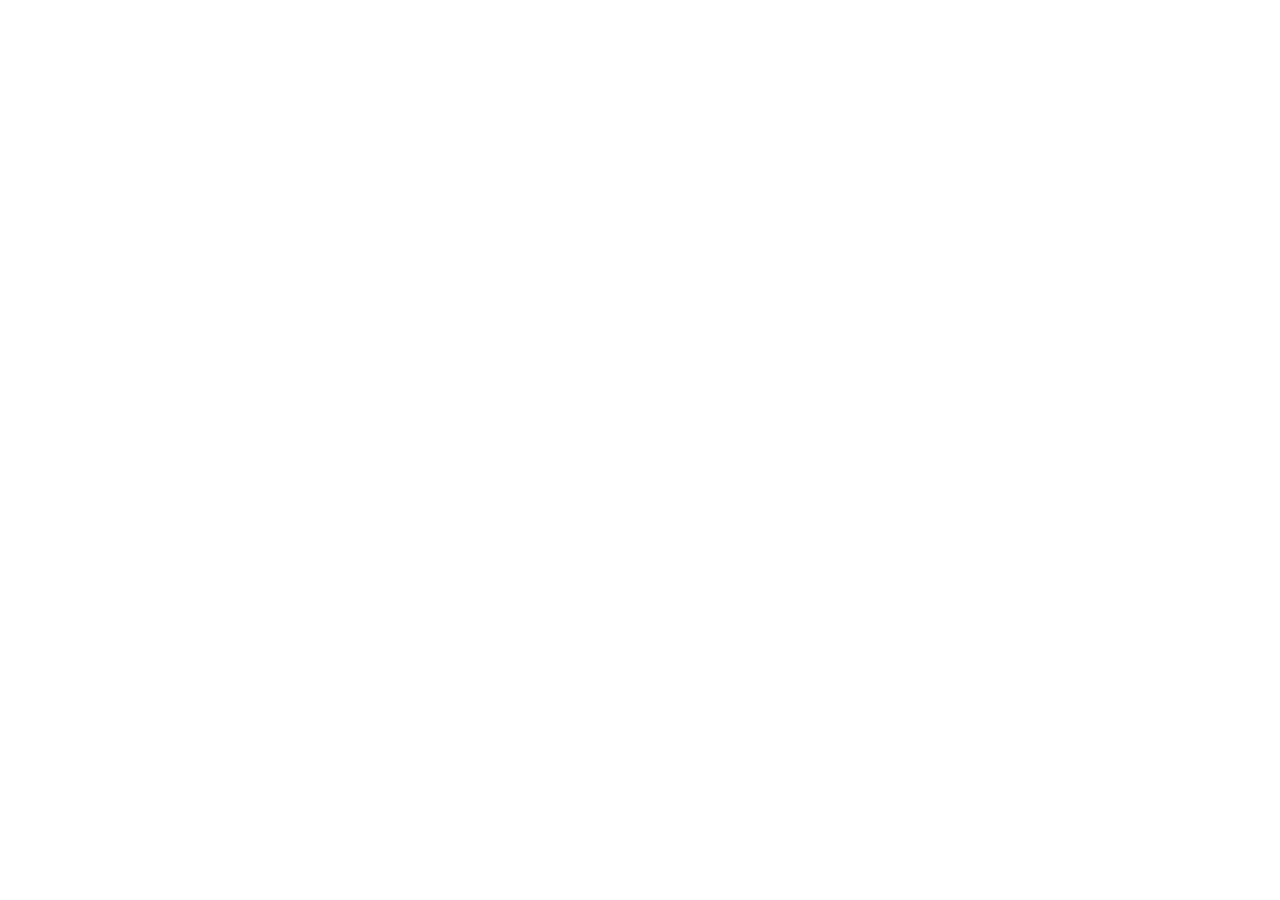
==== index.html @ 011d90f2 "Deploy site: 2026-08-14 11:02 (portfolio ede8cc2)" ====
<!doctype html>
<html lang="ru">
  <head>
    <meta charset="UTF-8" />
    <meta name="viewport" content="width=device-width, initial-scale=1.0" />
    <meta name="description" content="Антон Загитов — C# / .NET разработчик. Backend, микросервисы, REST API." />
    <title>Антон Загитов — .NET Developer</title>
    <link rel="icon" type="image/svg+xml" href="/about/favicon.svg" />
    <meta property="og:type" content="website" />
    <meta property="og:title" content="Антон Загитов — .NET Developer" />
    <meta property="og:description" content="C# / .NET разработчик. Backend, микросервисы, REST API. 8+ лет опыта." />
    <meta property="og:image" content="https://mranton152.github.io/about/og-image.jpg" />
    <meta property="og:url" content="https://mranton152.github.io/about" />
    <meta name="twitter:card" content="summary_large_image" />
    <meta name="twitter:title" content="Антон Загитов — .NET Developer" />
    <meta name="twitter:description" content="C# / .NET разработчик. Backend, микросервисы, REST API." />
    <meta name="theme-color" content="#0A0A0A" />
    <link rel="preconnect" href="https://fonts.googleapis.com" />
    <link rel="preconnect" href="https://fonts.gstatic.com" crossorigin />
    <link
      href="https://fonts.googleapis.com/css2?family=DM+Sans:ital,opsz,wght@0,9..40,300;0,9..40,400;0,9..40,500;0,9..40,700;1,9..40,400&family=JetBrains+Mono:wght@400;500&display=swap"
      rel="stylesheet"
    />
    <script type="module" crossorigin src="/about/assets/index-2A1zh98r.js"></script>
    <link rel="stylesheet" crossorigin href="/about/assets/index-CB3kJ6Vq.css">
  </head>
  <body>
    <div id="root"></div>
  </body>
</html>
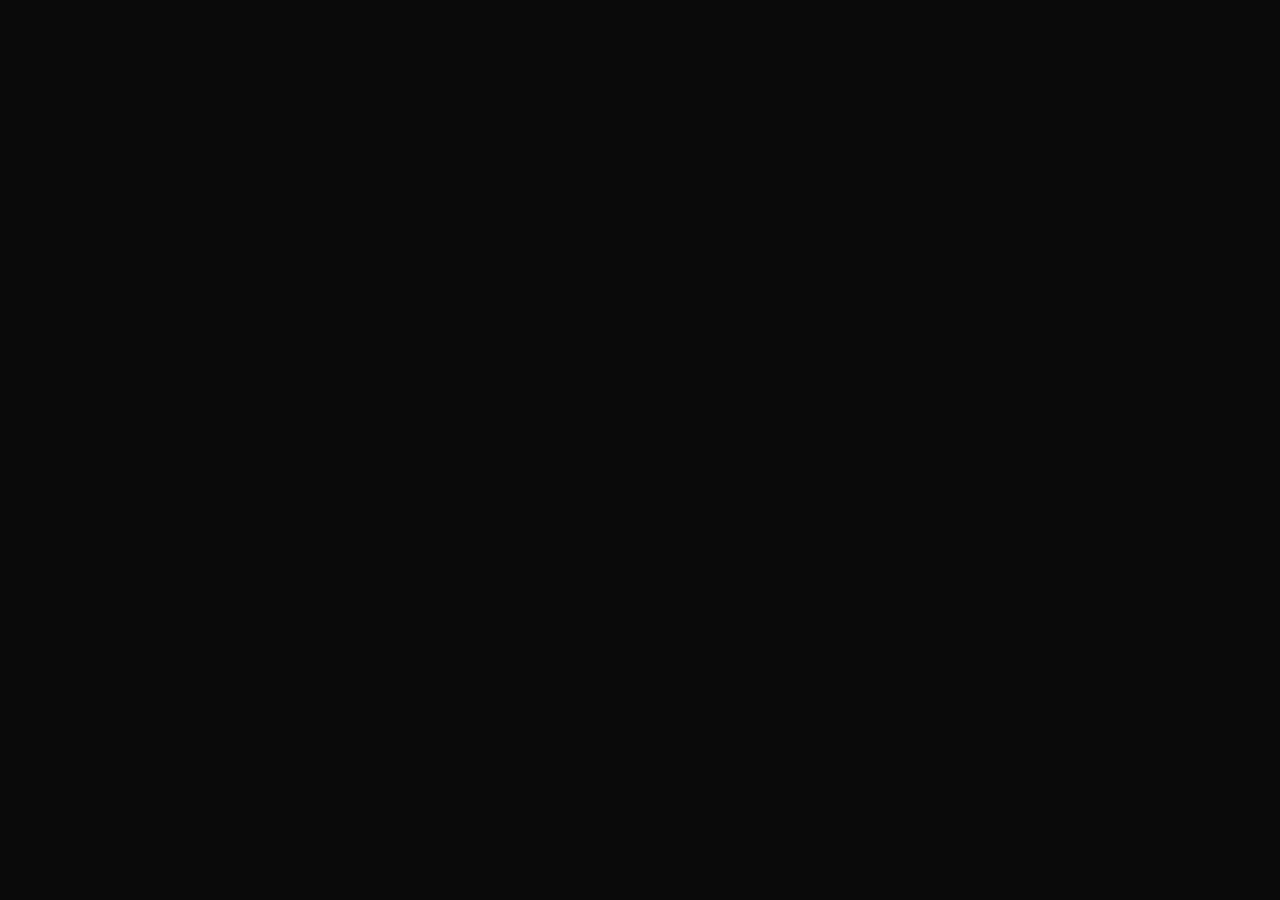
==== commit 929a8adf: "Deploy site: 2026-08-14 11:02 (portfolio ede8cc2)" ====
--- a/index.html
+++ b/index.html
@@ -5,12 +5,12 @@
     <meta name="viewport" content="width=device-width, initial-scale=1.0" />
     <meta name="description" content="Антон Загитов — C# / .NET разработчик. Backend, микросервисы, REST API." />
     <title>Антон Загитов — .NET Developer</title>
-    <link rel="icon" type="image/svg+xml" href="/about/favicon.svg" />
+    <link rel="icon" type="image/svg+xml" href="/favicon.svg" />
     <meta property="og:type" content="website" />
     <meta property="og:title" content="Антон Загитов — .NET Developer" />
     <meta property="og:description" content="C# / .NET разработчик. Backend, микросервисы, REST API. 8+ лет опыта." />
-    <meta property="og:image" content="https://mranton152.github.io/about/og-image.jpg" />
-    <meta property="og:url" content="https://mranton152.github.io/about" />
+    <meta property="og:image" content="https://azagitov.root72.ru/og-image.jpg" />
+    <meta property="og:url" content="https://azagitov.root72.ru" />
     <meta name="twitter:card" content="summary_large_image" />
     <meta name="twitter:title" content="Антон Загитов — .NET Developer" />
     <meta name="twitter:description" content="C# / .NET разработчик. Backend, микросервисы, REST API." />
@@ -21,8 +21,8 @@
       href="https://fonts.googleapis.com/css2?family=DM+Sans:ital,opsz,wght@0,9..40,300;0,9..40,400;0,9..40,500;0,9..40,700;1,9..40,400&family=JetBrains+Mono:wght@400;500&display=swap"
       rel="stylesheet"
     />
-    <script type="module" crossorigin src="/about/assets/index-2A1zh98r.js"></script>
-    <link rel="stylesheet" crossorigin href="/about/assets/index-CB3kJ6Vq.css">
+    <script type="module" crossorigin src="/assets/index-BN6_4n_l.js"></script>
+    <link rel="stylesheet" crossorigin href="/assets/index-CB3kJ6Vq.css">
   </head>
   <body>
     <div id="root"></div>
--- a/assets/index-CB3kJ6Vq.css
+++ b/assets/index-CB3kJ6Vq.css
@@ -0,0 +1 @@
+:root{--color-black: #0A0A0A;--color-black-2: #0F0F0F;--color-black-3: #141414;--color-black-4: #1C1C1C;--color-gray-1: #2A2A2A;--color-gray-2: #3A3A3A;--color-gray-3: #4A4A4A;--color-gray-4: #6A6A6A;--color-gray-5: #8A8A8A;--color-gray-6: #AAAAAA;--color-white-3: #D8D6D2;--color-white-2: #EAE8E3;--color-white-1: #F5F3EE;--color-white: #FFFFFF;--color-accent: #C8A96E;--color-accent-dim: #A08650;--color-accent-muted: rgba(200, 169, 110, .15);--bg-primary: var(--color-black);--bg-secondary: var(--color-black-2);--bg-surface: var(--color-black-3);--bg-elevated: var(--color-black-4);--bg-light: var(--color-white-1);--bg-light-elevated: var(--color-white-2);--fg-primary: var(--color-white);--fg-secondary: var(--color-gray-6);--fg-tertiary: var(--color-gray-5);--fg-disabled: var(--color-gray-4);--fg-on-light: var(--color-black);--fg-on-light-2: var(--color-gray-3);--fg-accent: var(--color-accent);--fg-accent-hover: var(--color-accent-dim);--border-subtle: rgba(255, 255, 255, .06);--border-default: rgba(255, 255, 255, .1);--border-strong: rgba(255, 255, 255, .18);--border-light: rgba(0, 0, 0, .08);--border-light-strong:rgba(0, 0, 0, .14);--font-display: "DM Sans", system-ui, sans-serif;--font-body: "DM Sans", system-ui, sans-serif;--font-mono: "JetBrains Mono", "Fira Code", monospace;--weight-light: 300;--weight-regular: 400;--weight-medium: 500;--weight-bold: 700;--text-2xs: clamp(11px, .75vw, 13px);--text-xs: clamp(12px, .9vw, 15px);--text-sm: clamp(14px, 1.05vw, 17px);--text-base: clamp(15px, 1.15vw, 19px);--text-md: clamp(17px, 1.35vw, 22px);--text-lg: clamp(20px, 1.6vw, 26px);--text-xl: clamp(24px, 2vw, 32px);--text-2xl: clamp(30px, 2.6vw, 42px);--text-3xl: clamp(38px, 3.5vw, 54px);--text-4xl: clamp(50px, 5vw, 74px);--text-5xl: clamp(62px, 7vw, 94px);--text-hero: clamp(56px, 9vw, 148px);--leading-none: 1;--leading-tight: 1.05;--leading-snug: 1.2;--leading-normal: 1.4;--leading-relaxed: 1.6;--leading-loose: 1.8;--tracking-tight: -.03em;--tracking-snug: -.02em;--tracking-normal: 0em;--tracking-wide: .04em;--tracking-wider: .08em;--tracking-widest: .12em;--space-1: 4px;--space-2: 8px;--space-3: 12px;--space-4: 16px;--space-5: 20px;--space-6: 24px;--space-7: 28px;--space-8: 32px;--space-10: 40px;--space-12: 48px;--space-14: 56px;--space-16: 64px;--space-20: 80px;--space-24: 96px;--space-30: 120px;--space-40: 160px;--radius-none: 0px;--radius-sm: 2px;--radius-md: 4px;--radius-lg: 8px;--radius-full: 9999px;--shadow-card: 0 1px 0 rgba(255,255,255,.04), 0 4px 32px rgba(0,0,0,.4);--shadow-raised: 0 8px 48px rgba(0,0,0,.5);--shadow-overlay: 0 16px 80px rgba(0,0,0,.6);--shadow-glow: 0 0 40px rgba(200,169,110,.15);--ease-out-expo: cubic-bezier(.16, 1, .3, 1);--ease-in-out: cubic-bezier(.4, 0, .2, 1);--duration-fast: .15s;--duration-base: .25s;--duration-slow: .5s;--duration-enter: .6s;--max-width: 1280px;--section-px: clamp(24px, 5vw, 64px);--section-py: clamp(64px, 10vw, 120px);--nav-height: 72px}*,*:before,*:after{box-sizing:border-box;margin:0;padding:0}html{scroll-behavior:smooth}body{font-family:var(--font-body);font-size:var(--text-base);font-weight:var(--weight-regular);line-height:var(--leading-relaxed);letter-spacing:var(--tracking-normal);color:var(--fg-primary);background:var(--bg-primary);-webkit-font-smoothing:antialiased;text-rendering:optimizeLegibility}h1{font-size:var(--text-3xl);font-weight:var(--weight-light);line-height:var(--leading-snug);letter-spacing:var(--tracking-tight)}h2{font-size:var(--text-2xl);font-weight:var(--weight-regular);line-height:var(--leading-snug);letter-spacing:var(--tracking-snug)}h3{font-size:var(--text-xl);font-weight:var(--weight-medium);line-height:var(--leading-normal);letter-spacing:var(--tracking-normal)}p{font-size:var(--text-base);line-height:var(--leading-relaxed);color:var(--fg-secondary)}code,pre,.mono{font-family:var(--font-mono);font-size:var(--text-sm);line-height:var(--leading-relaxed)}.label{font-size:var(--text-xs);font-weight:var(--weight-medium);letter-spacing:var(--tracking-wider);text-transform:uppercase;color:var(--fg-accent)}button{font-family:var(--font-body);cursor:pointer}a{color:inherit;text-decoration:none}img{display:block;max-width:100%}@keyframes pulseBar{0%,to{opacity:.35;transform:scaleY(1)}50%{opacity:1;transform:scaleY(1.4)}}@keyframes caretBlink{0%,to{border-right-color:#c8a96e}50%{border-right-color:transparent}}@keyframes fadeIn{0%{opacity:0}to{opacity:1}}@keyframes modalIn{0%{opacity:0;transform:scale(.95) translateY(8px)}to{opacity:1;transform:scale(1) translateY(0)}}:focus-visible{outline:2px solid #C8A96E;outline-offset:3px;border-radius:2px}@media(prefers-reduced-motion:reduce){*,*:before,*:after{animation-duration:.01ms!important;animation-iteration-count:1!important;transition-duration:.01ms!important;scroll-behavior:auto!important}}
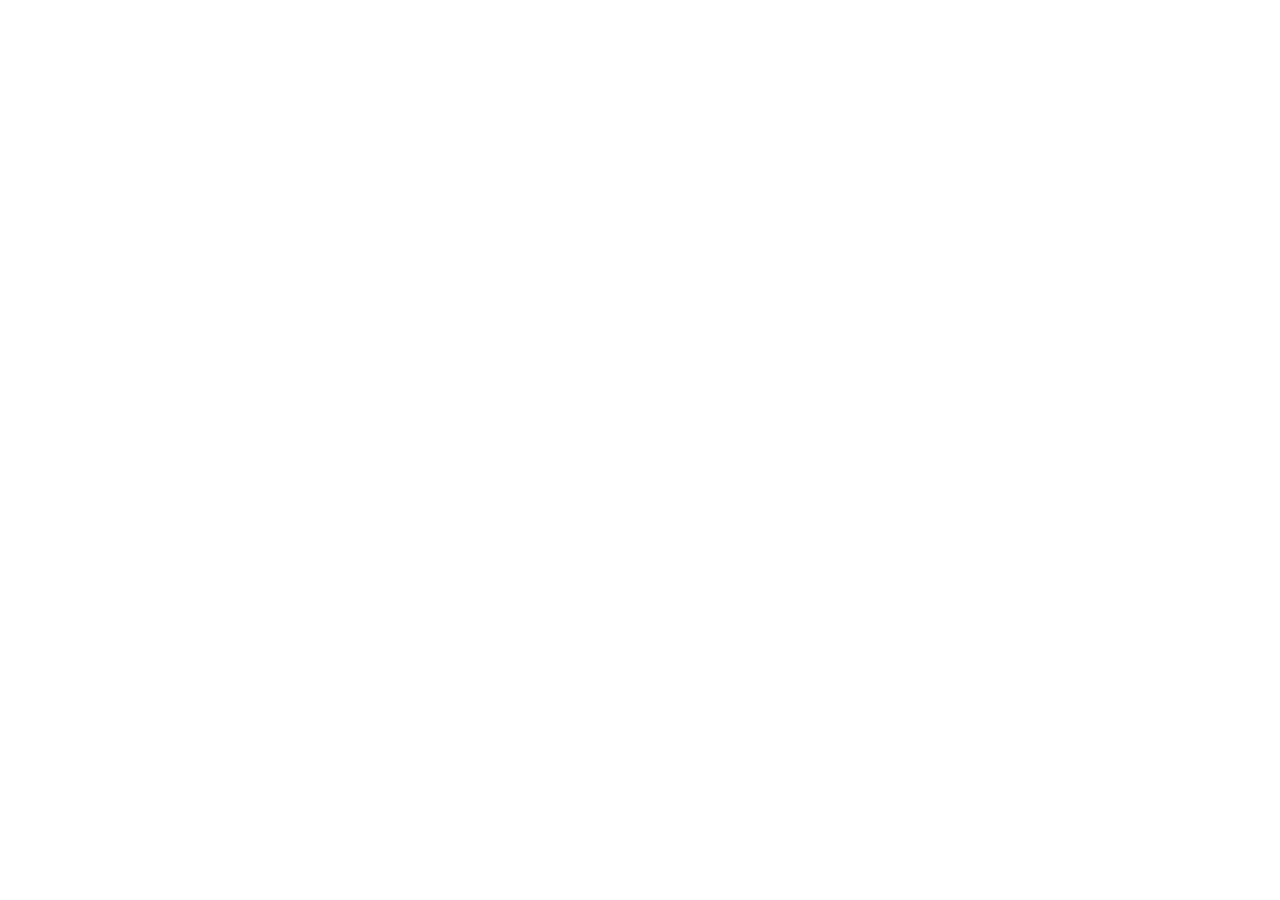
==== commit 4a57d204: "Deploy site: 2026-09-10 05:01 (portfolio 99b3110)" ====
--- a/index.html
+++ b/index.html
@@ -5,12 +5,12 @@
     <meta name="viewport" content="width=device-width, initial-scale=1.0" />
     <meta name="description" content="Антон Загитов — C# / .NET разработчик. Backend, микросервисы, REST API." />
     <title>Антон Загитов — .NET Developer</title>
-    <link rel="icon" type="image/svg+xml" href="/favicon.svg" />
+    <link rel="icon" type="image/svg+xml" href="/about/favicon.svg" />
     <meta property="og:type" content="website" />
     <meta property="og:title" content="Антон Загитов — .NET Developer" />
     <meta property="og:description" content="C# / .NET разработчик. Backend, микросервисы, REST API. 8+ лет опыта." />
-    <meta property="og:image" content="https://azagitov.root72.ru/og-image.jpg" />
-    <meta property="og:url" content="https://azagitov.root72.ru" />
+    <meta property="og:image" content="https://mranton152.github.io/about/og-image.jpg" />
+    <meta property="og:url" content="https://mranton152.github.io/about" />
     <meta name="twitter:card" content="summary_large_image" />
     <meta name="twitter:title" content="Антон Загитов — .NET Developer" />
     <meta name="twitter:description" content="C# / .NET разработчик. Backend, микросервисы, REST API." />
@@ -21,8 +21,8 @@
       href="https://fonts.googleapis.com/css2?family=DM+Sans:ital,opsz,wght@0,9..40,300;0,9..40,400;0,9..40,500;0,9..40,700;1,9..40,400&family=JetBrains+Mono:wght@400;500&display=swap"
       rel="stylesheet"
     />
-    <script type="module" crossorigin src="/assets/index-BN6_4n_l.js"></script>
-    <link rel="stylesheet" crossorigin href="/assets/index-CB3kJ6Vq.css">
+    <script type="module" crossorigin src="/about/assets/index-Dh9SD3Kc.js"></script>
+    <link rel="stylesheet" crossorigin href="/about/assets/index-CB3kJ6Vq.css">
   </head>
   <body>
     <div id="root"></div>
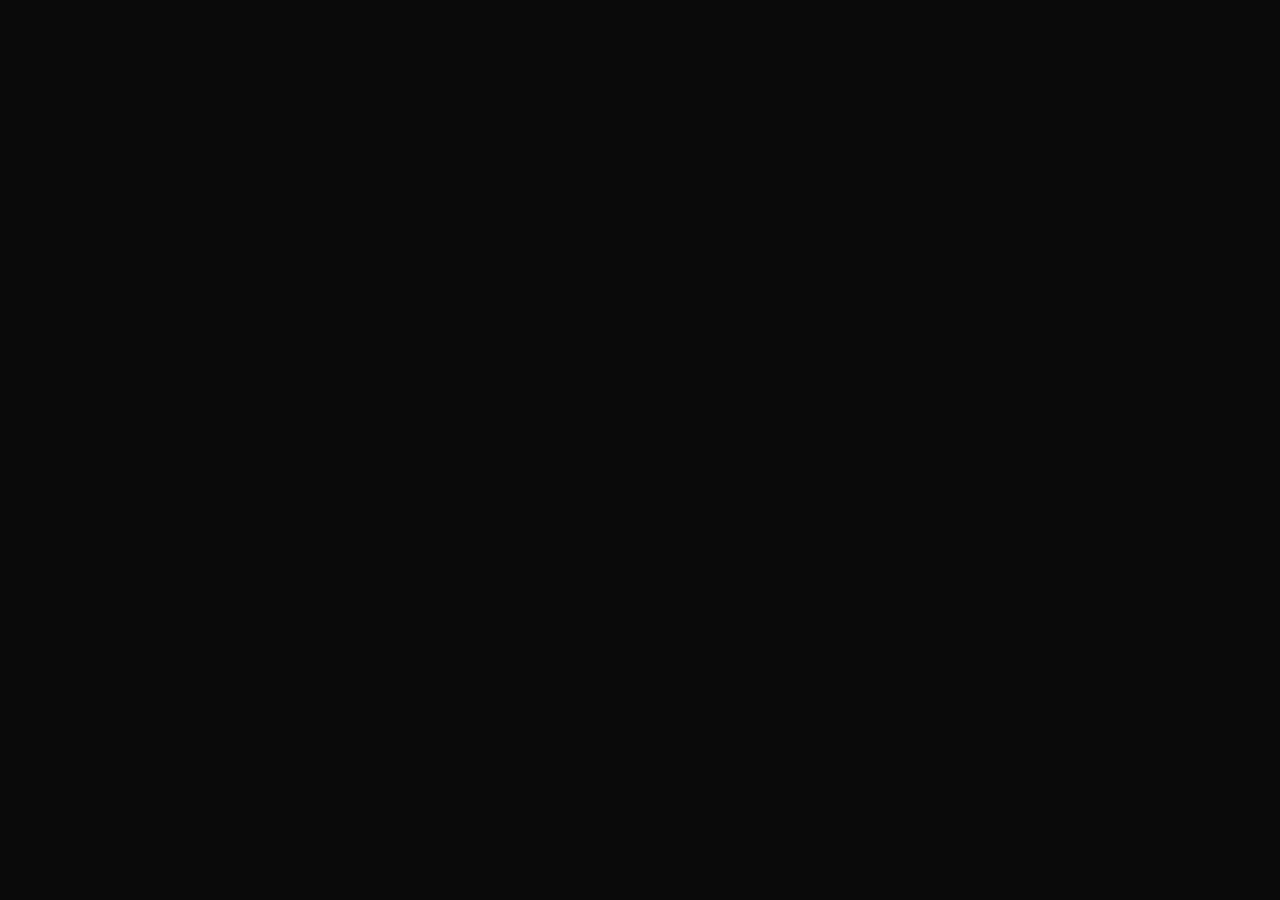
==== commit 7a71ddb8: "Deploy site: 2026-09-10 05:01 (portfolio 99b3110)" ====
--- a/index.html
+++ b/index.html
@@ -5,12 +5,12 @@
     <meta name="viewport" content="width=device-width, initial-scale=1.0" />
     <meta name="description" content="Антон Загитов — C# / .NET разработчик. Backend, микросервисы, REST API." />
     <title>Антон Загитов — .NET Developer</title>
-    <link rel="icon" type="image/svg+xml" href="/about/favicon.svg" />
+    <link rel="icon" type="image/svg+xml" href="/favicon.svg" />
     <meta property="og:type" content="website" />
     <meta property="og:title" content="Антон Загитов — .NET Developer" />
     <meta property="og:description" content="C# / .NET разработчик. Backend, микросервисы, REST API. 8+ лет опыта." />
-    <meta property="og:image" content="https://mranton152.github.io/about/og-image.jpg" />
-    <meta property="og:url" content="https://mranton152.github.io/about" />
+    <meta property="og:image" content="https://azagitov.root72.ru/og-image.jpg" />
+    <meta property="og:url" content="https://azagitov.root72.ru" />
     <meta name="twitter:card" content="summary_large_image" />
     <meta name="twitter:title" content="Антон Загитов — .NET Developer" />
     <meta name="twitter:description" content="C# / .NET разработчик. Backend, микросервисы, REST API." />
@@ -21,8 +21,8 @@
       href="https://fonts.googleapis.com/css2?family=DM+Sans:ital,opsz,wght@0,9..40,300;0,9..40,400;0,9..40,500;0,9..40,700;1,9..40,400&family=JetBrains+Mono:wght@400;500&display=swap"
       rel="stylesheet"
     />
-    <script type="module" crossorigin src="/about/assets/index-Dh9SD3Kc.js"></script>
-    <link rel="stylesheet" crossorigin href="/about/assets/index-CB3kJ6Vq.css">
+    <script type="module" crossorigin src="/assets/index-Cw0gdpKe.js"></script>
+    <link rel="stylesheet" crossorigin href="/assets/index-CB3kJ6Vq.css">
   </head>
   <body>
     <div id="root"></div>
--- a/assets/index-CB3kJ6Vq.css
+++ b/assets/index-CB3kJ6Vq.css
@@ -0,0 +1 @@
+:root{--color-black: #0A0A0A;--color-black-2: #0F0F0F;--color-black-3: #141414;--color-black-4: #1C1C1C;--color-gray-1: #2A2A2A;--color-gray-2: #3A3A3A;--color-gray-3: #4A4A4A;--color-gray-4: #6A6A6A;--color-gray-5: #8A8A8A;--color-gray-6: #AAAAAA;--color-white-3: #D8D6D2;--color-white-2: #EAE8E3;--color-white-1: #F5F3EE;--color-white: #FFFFFF;--color-accent: #C8A96E;--color-accent-dim: #A08650;--color-accent-muted: rgba(200, 169, 110, .15);--bg-primary: var(--color-black);--bg-secondary: var(--color-black-2);--bg-surface: var(--color-black-3);--bg-elevated: var(--color-black-4);--bg-light: var(--color-white-1);--bg-light-elevated: var(--color-white-2);--fg-primary: var(--color-white);--fg-secondary: var(--color-gray-6);--fg-tertiary: var(--color-gray-5);--fg-disabled: var(--color-gray-4);--fg-on-light: var(--color-black);--fg-on-light-2: var(--color-gray-3);--fg-accent: var(--color-accent);--fg-accent-hover: var(--color-accent-dim);--border-subtle: rgba(255, 255, 255, .06);--border-default: rgba(255, 255, 255, .1);--border-strong: rgba(255, 255, 255, .18);--border-light: rgba(0, 0, 0, .08);--border-light-strong:rgba(0, 0, 0, .14);--font-display: "DM Sans", system-ui, sans-serif;--font-body: "DM Sans", system-ui, sans-serif;--font-mono: "JetBrains Mono", "Fira Code", monospace;--weight-light: 300;--weight-regular: 400;--weight-medium: 500;--weight-bold: 700;--text-2xs: clamp(11px, .75vw, 13px);--text-xs: clamp(12px, .9vw, 15px);--text-sm: clamp(14px, 1.05vw, 17px);--text-base: clamp(15px, 1.15vw, 19px);--text-md: clamp(17px, 1.35vw, 22px);--text-lg: clamp(20px, 1.6vw, 26px);--text-xl: clamp(24px, 2vw, 32px);--text-2xl: clamp(30px, 2.6vw, 42px);--text-3xl: clamp(38px, 3.5vw, 54px);--text-4xl: clamp(50px, 5vw, 74px);--text-5xl: clamp(62px, 7vw, 94px);--text-hero: clamp(56px, 9vw, 148px);--leading-none: 1;--leading-tight: 1.05;--leading-snug: 1.2;--leading-normal: 1.4;--leading-relaxed: 1.6;--leading-loose: 1.8;--tracking-tight: -.03em;--tracking-snug: -.02em;--tracking-normal: 0em;--tracking-wide: .04em;--tracking-wider: .08em;--tracking-widest: .12em;--space-1: 4px;--space-2: 8px;--space-3: 12px;--space-4: 16px;--space-5: 20px;--space-6: 24px;--space-7: 28px;--space-8: 32px;--space-10: 40px;--space-12: 48px;--space-14: 56px;--space-16: 64px;--space-20: 80px;--space-24: 96px;--space-30: 120px;--space-40: 160px;--radius-none: 0px;--radius-sm: 2px;--radius-md: 4px;--radius-lg: 8px;--radius-full: 9999px;--shadow-card: 0 1px 0 rgba(255,255,255,.04), 0 4px 32px rgba(0,0,0,.4);--shadow-raised: 0 8px 48px rgba(0,0,0,.5);--shadow-overlay: 0 16px 80px rgba(0,0,0,.6);--shadow-glow: 0 0 40px rgba(200,169,110,.15);--ease-out-expo: cubic-bezier(.16, 1, .3, 1);--ease-in-out: cubic-bezier(.4, 0, .2, 1);--duration-fast: .15s;--duration-base: .25s;--duration-slow: .5s;--duration-enter: .6s;--max-width: 1280px;--section-px: clamp(24px, 5vw, 64px);--section-py: clamp(64px, 10vw, 120px);--nav-height: 72px}*,*:before,*:after{box-sizing:border-box;margin:0;padding:0}html{scroll-behavior:smooth}body{font-family:var(--font-body);font-size:var(--text-base);font-weight:var(--weight-regular);line-height:var(--leading-relaxed);letter-spacing:var(--tracking-normal);color:var(--fg-primary);background:var(--bg-primary);-webkit-font-smoothing:antialiased;text-rendering:optimizeLegibility}h1{font-size:var(--text-3xl);font-weight:var(--weight-light);line-height:var(--leading-snug);letter-spacing:var(--tracking-tight)}h2{font-size:var(--text-2xl);font-weight:var(--weight-regular);line-height:var(--leading-snug);letter-spacing:var(--tracking-snug)}h3{font-size:var(--text-xl);font-weight:var(--weight-medium);line-height:var(--leading-normal);letter-spacing:var(--tracking-normal)}p{font-size:var(--text-base);line-height:var(--leading-relaxed);color:var(--fg-secondary)}code,pre,.mono{font-family:var(--font-mono);font-size:var(--text-sm);line-height:var(--leading-relaxed)}.label{font-size:var(--text-xs);font-weight:var(--weight-medium);letter-spacing:var(--tracking-wider);text-transform:uppercase;color:var(--fg-accent)}button{font-family:var(--font-body);cursor:pointer}a{color:inherit;text-decoration:none}img{display:block;max-width:100%}@keyframes pulseBar{0%,to{opacity:.35;transform:scaleY(1)}50%{opacity:1;transform:scaleY(1.4)}}@keyframes caretBlink{0%,to{border-right-color:#c8a96e}50%{border-right-color:transparent}}@keyframes fadeIn{0%{opacity:0}to{opacity:1}}@keyframes modalIn{0%{opacity:0;transform:scale(.95) translateY(8px)}to{opacity:1;transform:scale(1) translateY(0)}}:focus-visible{outline:2px solid #C8A96E;outline-offset:3px;border-radius:2px}@media(prefers-reduced-motion:reduce){*,*:before,*:after{animation-duration:.01ms!important;animation-iteration-count:1!important;transition-duration:.01ms!important;scroll-behavior:auto!important}}
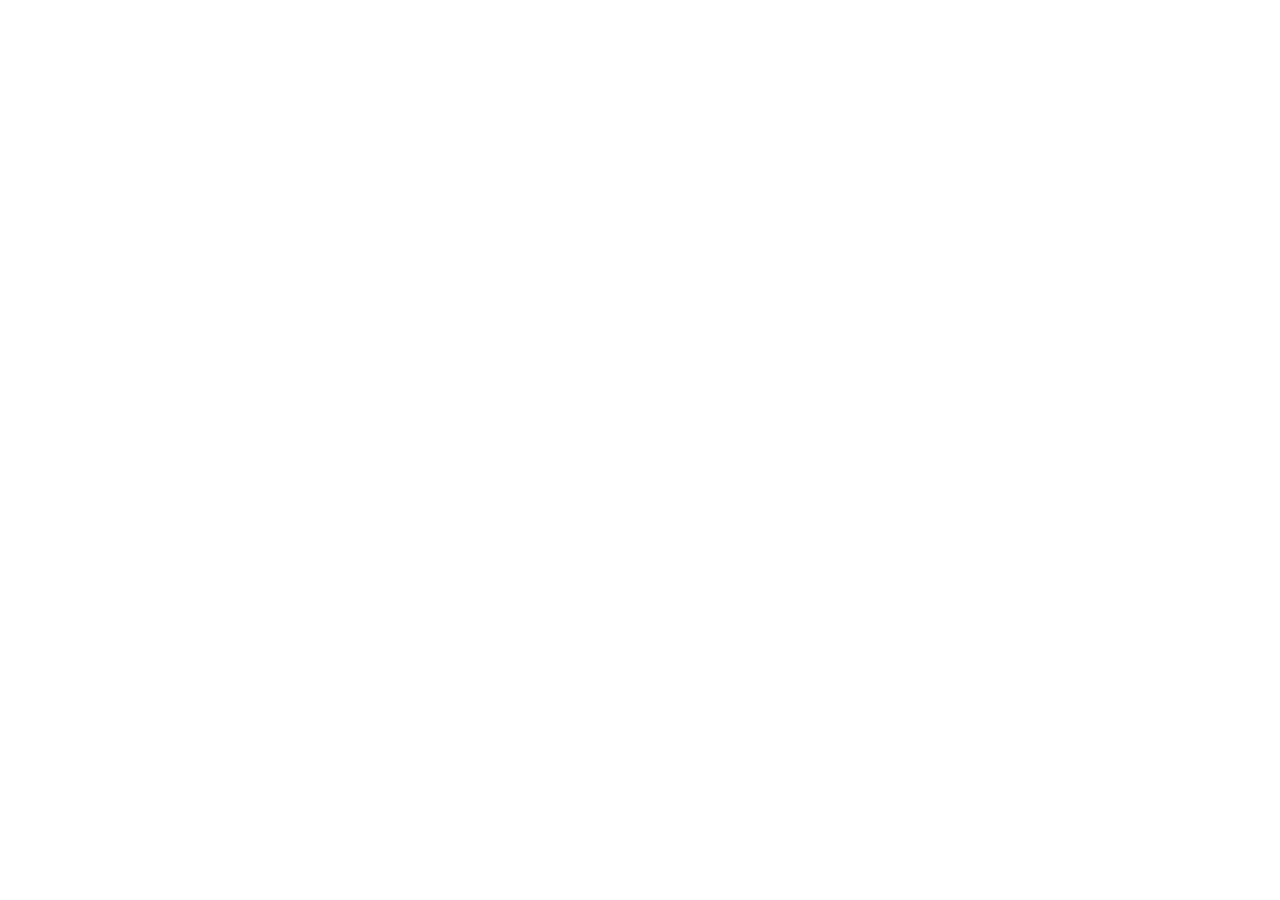
==== commit 76c850a7: "Deploy site: 2026-09-13 10:47 (portfolio 234daa0)" ====
--- a/index.html
+++ b/index.html
@@ -5,12 +5,12 @@
     <meta name="viewport" content="width=device-width, initial-scale=1.0" />
     <meta name="description" content="Антон Загитов — C# / .NET разработчик. Backend, микросервисы, REST API." />
     <title>Антон Загитов — .NET Developer</title>
-    <link rel="icon" type="image/svg+xml" href="/favicon.svg" />
+    <link rel="icon" type="image/svg+xml" href="/about/favicon.svg" />
     <meta property="og:type" content="website" />
     <meta property="og:title" content="Антон Загитов — .NET Developer" />
     <meta property="og:description" content="C# / .NET разработчик. Backend, микросервисы, REST API. 8+ лет опыта." />
-    <meta property="og:image" content="https://azagitov.root72.ru/og-image.jpg" />
-    <meta property="og:url" content="https://azagitov.root72.ru" />
+    <meta property="og:image" content="https://mranton152.github.io/about/og-image.jpg" />
+    <meta property="og:url" content="https://mranton152.github.io/about" />
     <meta name="twitter:card" content="summary_large_image" />
     <meta name="twitter:title" content="Антон Загитов — .NET Developer" />
     <meta name="twitter:description" content="C# / .NET разработчик. Backend, микросервисы, REST API." />
@@ -21,8 +21,8 @@
       href="https://fonts.googleapis.com/css2?family=DM+Sans:ital,opsz,wght@0,9..40,300;0,9..40,400;0,9..40,500;0,9..40,700;1,9..40,400&family=JetBrains+Mono:wght@400;500&display=swap"
       rel="stylesheet"
     />
-    <script type="module" crossorigin src="/assets/index-Cw0gdpKe.js"></script>
-    <link rel="stylesheet" crossorigin href="/assets/index-CB3kJ6Vq.css">
+    <script type="module" crossorigin src="/about/assets/index-CE6tOSdf.js"></script>
+    <link rel="stylesheet" crossorigin href="/about/assets/index-CB3kJ6Vq.css">
   </head>
   <body>
     <div id="root"></div>
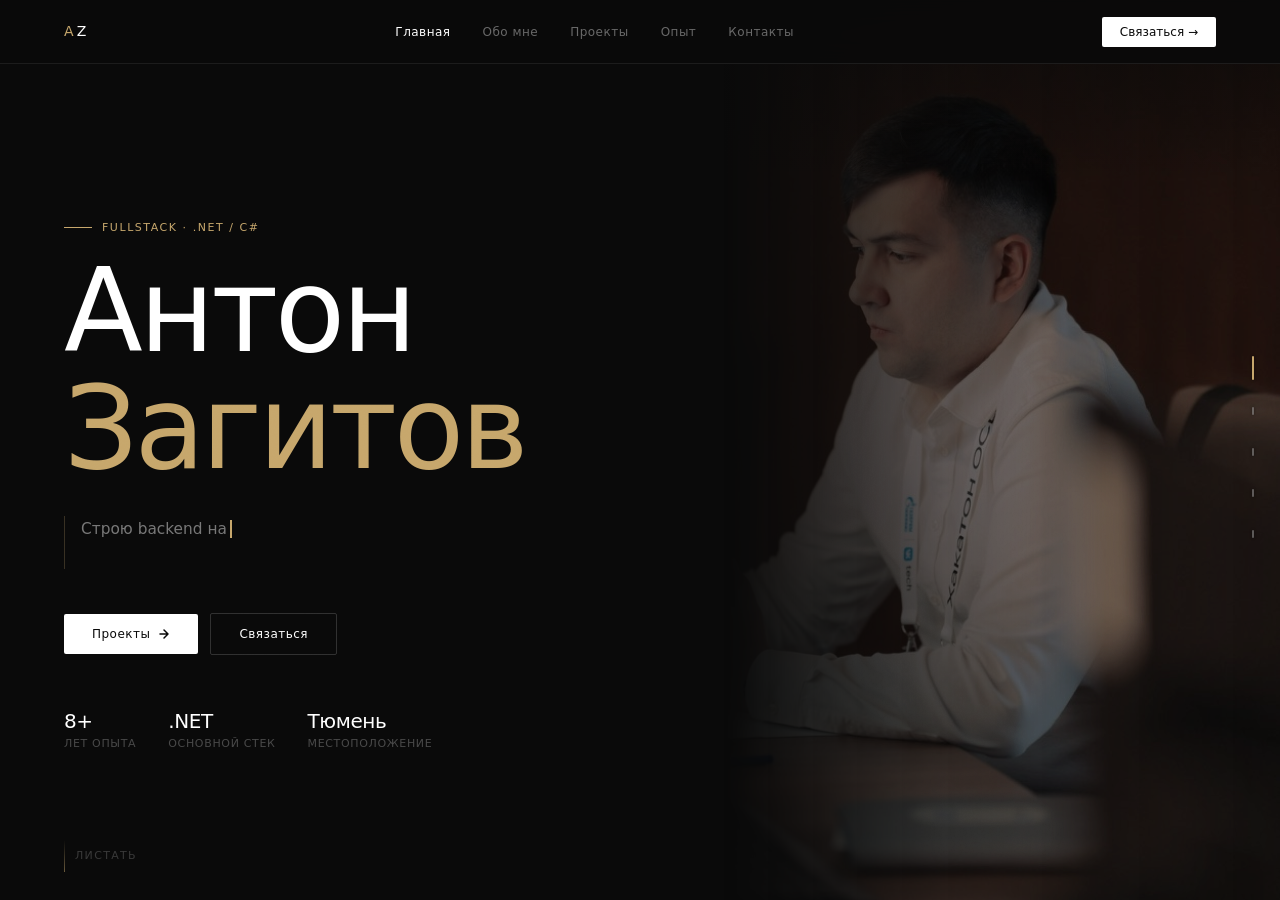
==== commit 91215bce: "Deploy site: 2026-09-13 10:47 (portfolio 234daa0)" ====
--- a/index.html
+++ b/index.html
@@ -5,12 +5,12 @@
     <meta name="viewport" content="width=device-width, initial-scale=1.0" />
     <meta name="description" content="Антон Загитов — C# / .NET разработчик. Backend, микросервисы, REST API." />
     <title>Антон Загитов — .NET Developer</title>
-    <link rel="icon" type="image/svg+xml" href="/about/favicon.svg" />
+    <link rel="icon" type="image/svg+xml" href="/favicon.svg" />
     <meta property="og:type" content="website" />
     <meta property="og:title" content="Антон Загитов — .NET Developer" />
     <meta property="og:description" content="C# / .NET разработчик. Backend, микросервисы, REST API. 8+ лет опыта." />
-    <meta property="og:image" content="https://mranton152.github.io/about/og-image.jpg" />
-    <meta property="og:url" content="https://mranton152.github.io/about" />
+    <meta property="og:image" content="https://azagitov.root72.ru/og-image.jpg" />
+    <meta property="og:url" content="https://azagitov.root72.ru" />
     <meta name="twitter:card" content="summary_large_image" />
     <meta name="twitter:title" content="Антон Загитов — .NET Developer" />
     <meta name="twitter:description" content="C# / .NET разработчик. Backend, микросервисы, REST API." />
@@ -21,8 +21,8 @@
       href="https://fonts.googleapis.com/css2?family=DM+Sans:ital,opsz,wght@0,9..40,300;0,9..40,400;0,9..40,500;0,9..40,700;1,9..40,400&family=JetBrains+Mono:wght@400;500&display=swap"
       rel="stylesheet"
     />
-    <script type="module" crossorigin src="/about/assets/index-CE6tOSdf.js"></script>
-    <link rel="stylesheet" crossorigin href="/about/assets/index-CB3kJ6Vq.css">
+    <script type="module" crossorigin src="/assets/index-BWXvT4vC.js"></script>
+    <link rel="stylesheet" crossorigin href="/assets/index-CB3kJ6Vq.css">
   </head>
   <body>
     <div id="root"></div>
--- a/assets/index-CB3kJ6Vq.css
+++ b/assets/index-CB3kJ6Vq.css
@@ -0,0 +1 @@
+:root{--color-black: #0A0A0A;--color-black-2: #0F0F0F;--color-black-3: #141414;--color-black-4: #1C1C1C;--color-gray-1: #2A2A2A;--color-gray-2: #3A3A3A;--color-gray-3: #4A4A4A;--color-gray-4: #6A6A6A;--color-gray-5: #8A8A8A;--color-gray-6: #AAAAAA;--color-white-3: #D8D6D2;--color-white-2: #EAE8E3;--color-white-1: #F5F3EE;--color-white: #FFFFFF;--color-accent: #C8A96E;--color-accent-dim: #A08650;--color-accent-muted: rgba(200, 169, 110, .15);--bg-primary: var(--color-black);--bg-secondary: var(--color-black-2);--bg-surface: var(--color-black-3);--bg-elevated: var(--color-black-4);--bg-light: var(--color-white-1);--bg-light-elevated: var(--color-white-2);--fg-primary: var(--color-white);--fg-secondary: var(--color-gray-6);--fg-tertiary: var(--color-gray-5);--fg-disabled: var(--color-gray-4);--fg-on-light: var(--color-black);--fg-on-light-2: var(--color-gray-3);--fg-accent: var(--color-accent);--fg-accent-hover: var(--color-accent-dim);--border-subtle: rgba(255, 255, 255, .06);--border-default: rgba(255, 255, 255, .1);--border-strong: rgba(255, 255, 255, .18);--border-light: rgba(0, 0, 0, .08);--border-light-strong:rgba(0, 0, 0, .14);--font-display: "DM Sans", system-ui, sans-serif;--font-body: "DM Sans", system-ui, sans-serif;--font-mono: "JetBrains Mono", "Fira Code", monospace;--weight-light: 300;--weight-regular: 400;--weight-medium: 500;--weight-bold: 700;--text-2xs: clamp(11px, .75vw, 13px);--text-xs: clamp(12px, .9vw, 15px);--text-sm: clamp(14px, 1.05vw, 17px);--text-base: clamp(15px, 1.15vw, 19px);--text-md: clamp(17px, 1.35vw, 22px);--text-lg: clamp(20px, 1.6vw, 26px);--text-xl: clamp(24px, 2vw, 32px);--text-2xl: clamp(30px, 2.6vw, 42px);--text-3xl: clamp(38px, 3.5vw, 54px);--text-4xl: clamp(50px, 5vw, 74px);--text-5xl: clamp(62px, 7vw, 94px);--text-hero: clamp(56px, 9vw, 148px);--leading-none: 1;--leading-tight: 1.05;--leading-snug: 1.2;--leading-normal: 1.4;--leading-relaxed: 1.6;--leading-loose: 1.8;--tracking-tight: -.03em;--tracking-snug: -.02em;--tracking-normal: 0em;--tracking-wide: .04em;--tracking-wider: .08em;--tracking-widest: .12em;--space-1: 4px;--space-2: 8px;--space-3: 12px;--space-4: 16px;--space-5: 20px;--space-6: 24px;--space-7: 28px;--space-8: 32px;--space-10: 40px;--space-12: 48px;--space-14: 56px;--space-16: 64px;--space-20: 80px;--space-24: 96px;--space-30: 120px;--space-40: 160px;--radius-none: 0px;--radius-sm: 2px;--radius-md: 4px;--radius-lg: 8px;--radius-full: 9999px;--shadow-card: 0 1px 0 rgba(255,255,255,.04), 0 4px 32px rgba(0,0,0,.4);--shadow-raised: 0 8px 48px rgba(0,0,0,.5);--shadow-overlay: 0 16px 80px rgba(0,0,0,.6);--shadow-glow: 0 0 40px rgba(200,169,110,.15);--ease-out-expo: cubic-bezier(.16, 1, .3, 1);--ease-in-out: cubic-bezier(.4, 0, .2, 1);--duration-fast: .15s;--duration-base: .25s;--duration-slow: .5s;--duration-enter: .6s;--max-width: 1280px;--section-px: clamp(24px, 5vw, 64px);--section-py: clamp(64px, 10vw, 120px);--nav-height: 72px}*,*:before,*:after{box-sizing:border-box;margin:0;padding:0}html{scroll-behavior:smooth}body{font-family:var(--font-body);font-size:var(--text-base);font-weight:var(--weight-regular);line-height:var(--leading-relaxed);letter-spacing:var(--tracking-normal);color:var(--fg-primary);background:var(--bg-primary);-webkit-font-smoothing:antialiased;text-rendering:optimizeLegibility}h1{font-size:var(--text-3xl);font-weight:var(--weight-light);line-height:var(--leading-snug);letter-spacing:var(--tracking-tight)}h2{font-size:var(--text-2xl);font-weight:var(--weight-regular);line-height:var(--leading-snug);letter-spacing:var(--tracking-snug)}h3{font-size:var(--text-xl);font-weight:var(--weight-medium);line-height:var(--leading-normal);letter-spacing:var(--tracking-normal)}p{font-size:var(--text-base);line-height:var(--leading-relaxed);color:var(--fg-secondary)}code,pre,.mono{font-family:var(--font-mono);font-size:var(--text-sm);line-height:var(--leading-relaxed)}.label{font-size:var(--text-xs);font-weight:var(--weight-medium);letter-spacing:var(--tracking-wider);text-transform:uppercase;color:var(--fg-accent)}button{font-family:var(--font-body);cursor:pointer}a{color:inherit;text-decoration:none}img{display:block;max-width:100%}@keyframes pulseBar{0%,to{opacity:.35;transform:scaleY(1)}50%{opacity:1;transform:scaleY(1.4)}}@keyframes caretBlink{0%,to{border-right-color:#c8a96e}50%{border-right-color:transparent}}@keyframes fadeIn{0%{opacity:0}to{opacity:1}}@keyframes modalIn{0%{opacity:0;transform:scale(.95) translateY(8px)}to{opacity:1;transform:scale(1) translateY(0)}}:focus-visible{outline:2px solid #C8A96E;outline-offset:3px;border-radius:2px}@media(prefers-reduced-motion:reduce){*,*:before,*:after{animation-duration:.01ms!important;animation-iteration-count:1!important;transition-duration:.01ms!important;scroll-behavior:auto!important}}
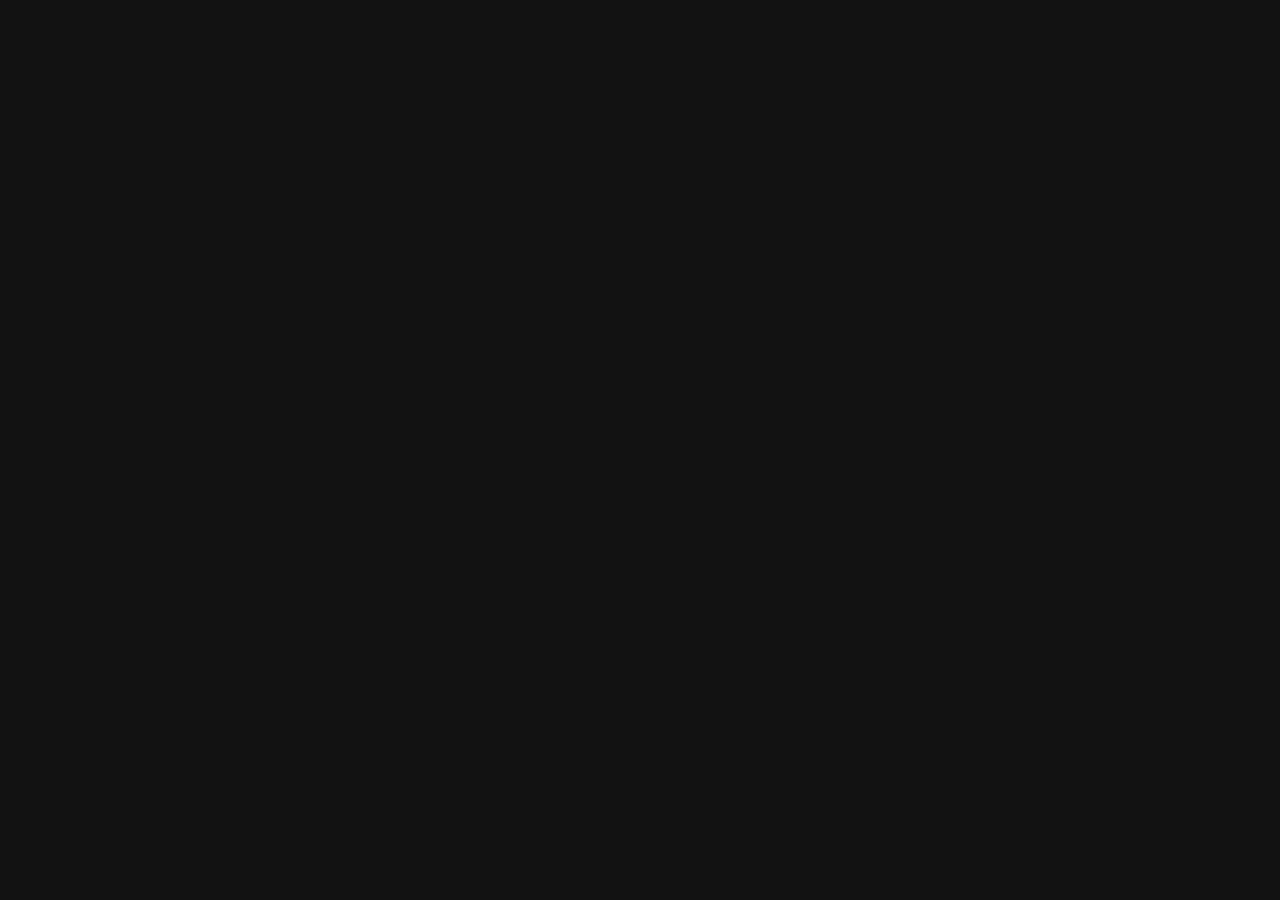
==== commit 727462e6: "Обновить сайт: кейсы, образование, адаптив, контент по резюме Сборка из исходников portfolio (base=/" ====
--- a/index.html
+++ b/index.html
@@ -3,28 +3,52 @@
   <head>
     <meta charset="UTF-8" />
     <meta name="viewport" content="width=device-width, initial-scale=1.0" />
-    <meta name="description" content="Антон Загитов — C# / .NET разработчик. Backend, микросервисы, REST API." />
-    <title>Антон Загитов — .NET Developer</title>
-    <link rel="icon" type="image/svg+xml" href="/favicon.svg" />
+    <meta name="description" content="Senior C# / .NET backend-разработчик из Тюмени, 8+ лет опыта. Документооборот на TESSA, интеграции с 1С и SAP, PostgreSQL, разбор прод-инцидентов." />
+    <title>Антон Загитов — Senior C# / .NET Backend-разработчик</title>
+    <link rel="icon" type="image/svg+xml" href="/about/favicon.svg" />
     <meta property="og:type" content="website" />
-    <meta property="og:title" content="Антон Загитов — .NET Developer" />
-    <meta property="og:description" content="C# / .NET разработчик. Backend, микросервисы, REST API. 8+ лет опыта." />
-    <meta property="og:image" content="https://azagitov.root72.ru/og-image.jpg" />
-    <meta property="og:url" content="https://azagitov.root72.ru" />
+    <meta property="og:locale" content="ru_RU" />
+    <meta property="og:title" content="Антон Загитов — Senior C# / .NET Backend-разработчик" />
+    <meta property="og:description" content="Senior C# / .NET backend-разработчик из Тюмени, 8+ лет опыта. Документооборот на TESSA, интеграции с 1С и SAP, PostgreSQL, разбор прод-инцидентов." />
+    <meta property="og:image" content="https://mranton152.github.io/about/og-image.jpg" />
+    <meta property="og:url" content="https://mranton152.github.io/about" />
     <meta name="twitter:card" content="summary_large_image" />
-    <meta name="twitter:title" content="Антон Загитов — .NET Developer" />
-    <meta name="twitter:description" content="C# / .NET разработчик. Backend, микросервисы, REST API." />
+    <meta name="twitter:title" content="Антон Загитов — Senior C# / .NET Backend-разработчик" />
+    <meta name="twitter:description" content="Senior C# / .NET backend-разработчик из Тюмени, 8+ лет опыта. Документооборот на TESSA, интеграции с 1С и SAP, PostgreSQL, разбор прод-инцидентов." />
     <meta name="theme-color" content="#0A0A0A" />
+    <meta name="color-scheme" content="dark" />
+    <link rel="canonical" href="https://mranton152.github.io/about/" />
+    <script type="application/ld+json">
+      {
+        "@context": "https://schema.org",
+        "@type": "Person",
+        "name": "Антон Загитов",
+        "jobTitle": "Senior C# / .NET Backend-разработчик",
+        "url": "https://mranton152.github.io/about/",
+        "address": { "@type": "PostalAddress", "addressLocality": "Тюмень", "addressCountry": "RU" },
+        "alumniOf": "Тюменский индустриальный университет",
+        "knowsAbout": ["C#", ".NET", "ASP.NET Core", "PostgreSQL", "MS SQL Server", "TESSA", "TypeScript", "React"],
+        "sameAs": ["https://github.com/mranton152", "https://t.me/mranton"]
+      }
+    </script>
     <link rel="preconnect" href="https://fonts.googleapis.com" />
     <link rel="preconnect" href="https://fonts.gstatic.com" crossorigin />
     <link
       href="https://fonts.googleapis.com/css2?family=DM+Sans:ital,opsz,wght@0,9..40,300;0,9..40,400;0,9..40,500;0,9..40,700;1,9..40,400&family=JetBrains+Mono:wght@400;500&display=swap"
       rel="stylesheet"
     />
-    <script type="module" crossorigin src="/assets/index-BWXvT4vC.js"></script>
-    <link rel="stylesheet" crossorigin href="/assets/index-CB3kJ6Vq.css">
+    <script type="module" crossorigin src="/about/assets/index-ByheL8Ga.js"></script>
+    <link rel="stylesheet" crossorigin href="/about/assets/index-CtiFePCl.css">
   </head>
   <body>
     <div id="root"></div>
+    <noscript>
+      <div style="max-width: 560px; margin: 0 auto; padding: 48px 24px; font-family: system-ui, sans-serif; color: #EAE8E3;">
+        <h1 style="font-weight: 300; margin-bottom: 12px;">Антон Загитов</h1>
+        <p>Senior C# / .NET backend-разработчик, Тюмень. Сайту нужен JavaScript; написать можно в Telegram
+          <a href="https://t.me/mranton" style="color: #C8A96E;">@mranton</a> или на почту
+          <a href="mailto:mranton152@yandex.ru" style="color: #C8A96E;">mranton152@yandex.ru</a>.</p>
+      </div>
+    </noscript>
   </body>
 </html>
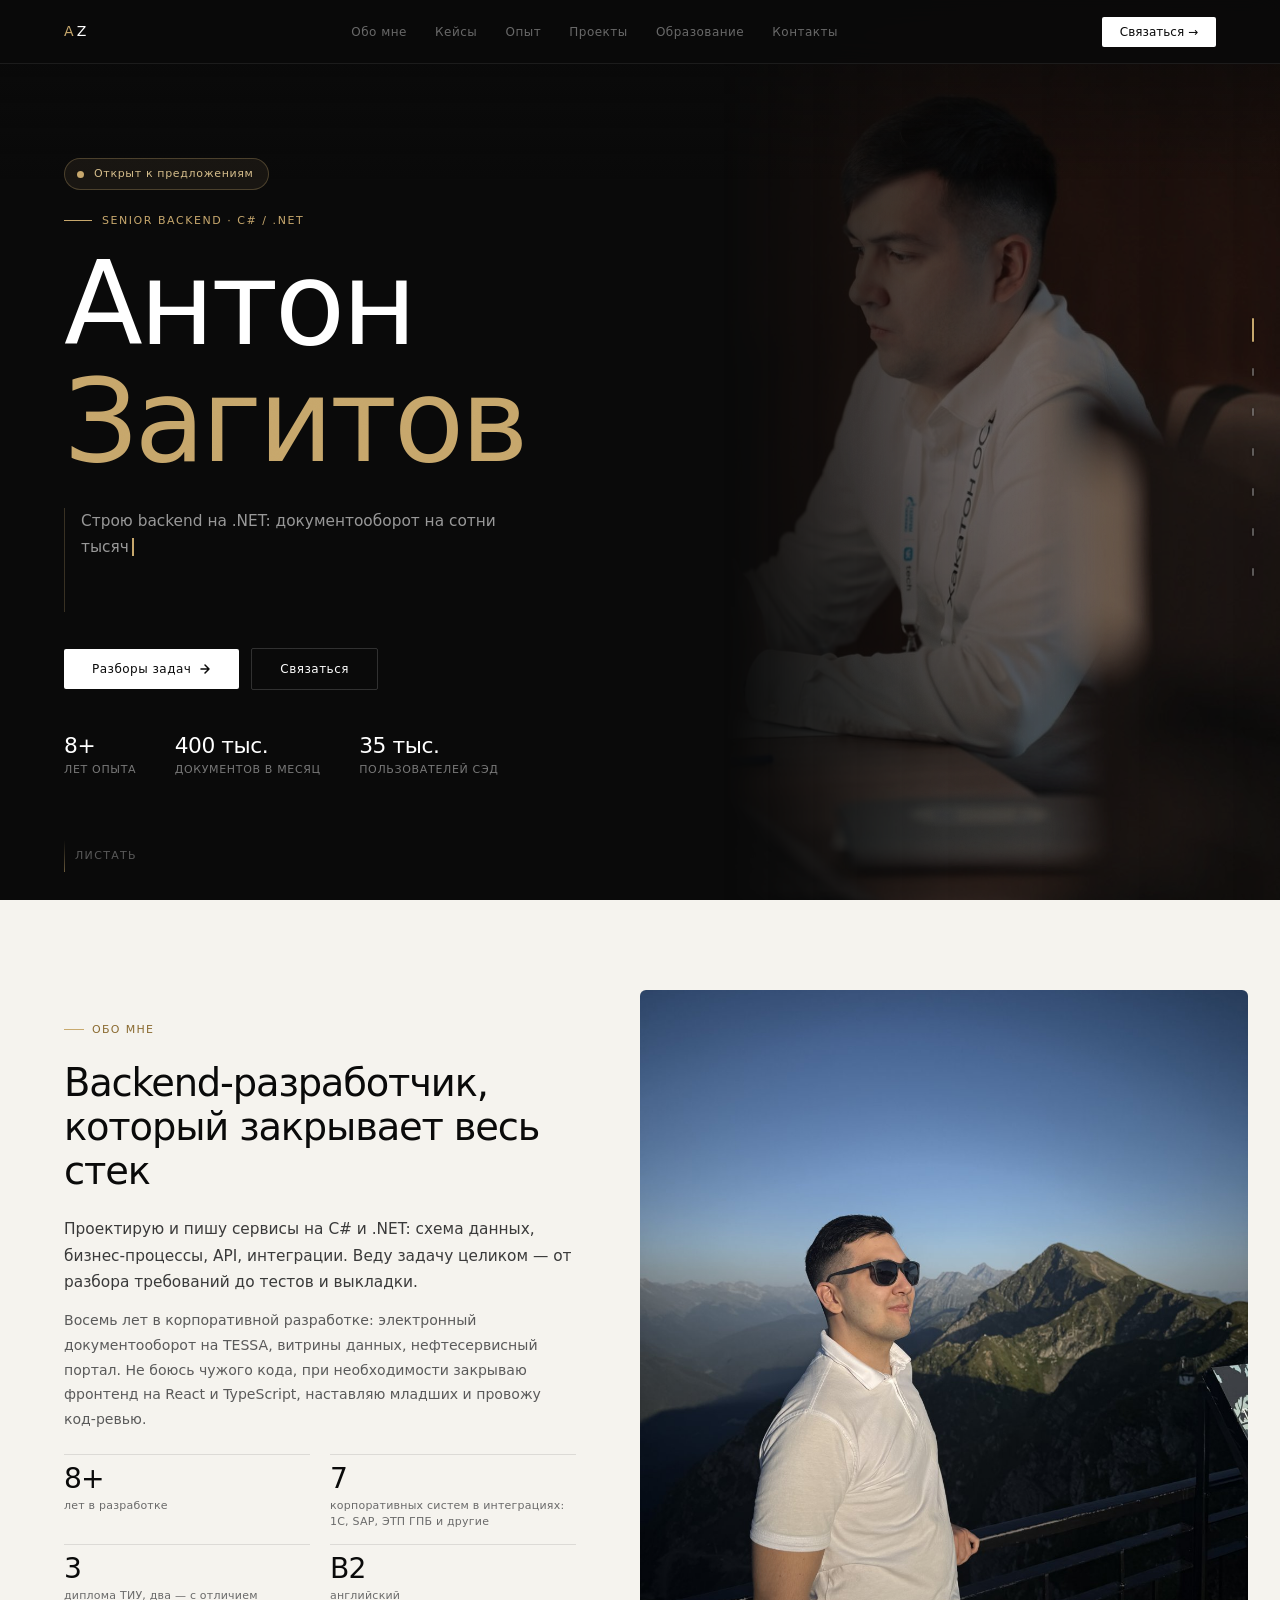
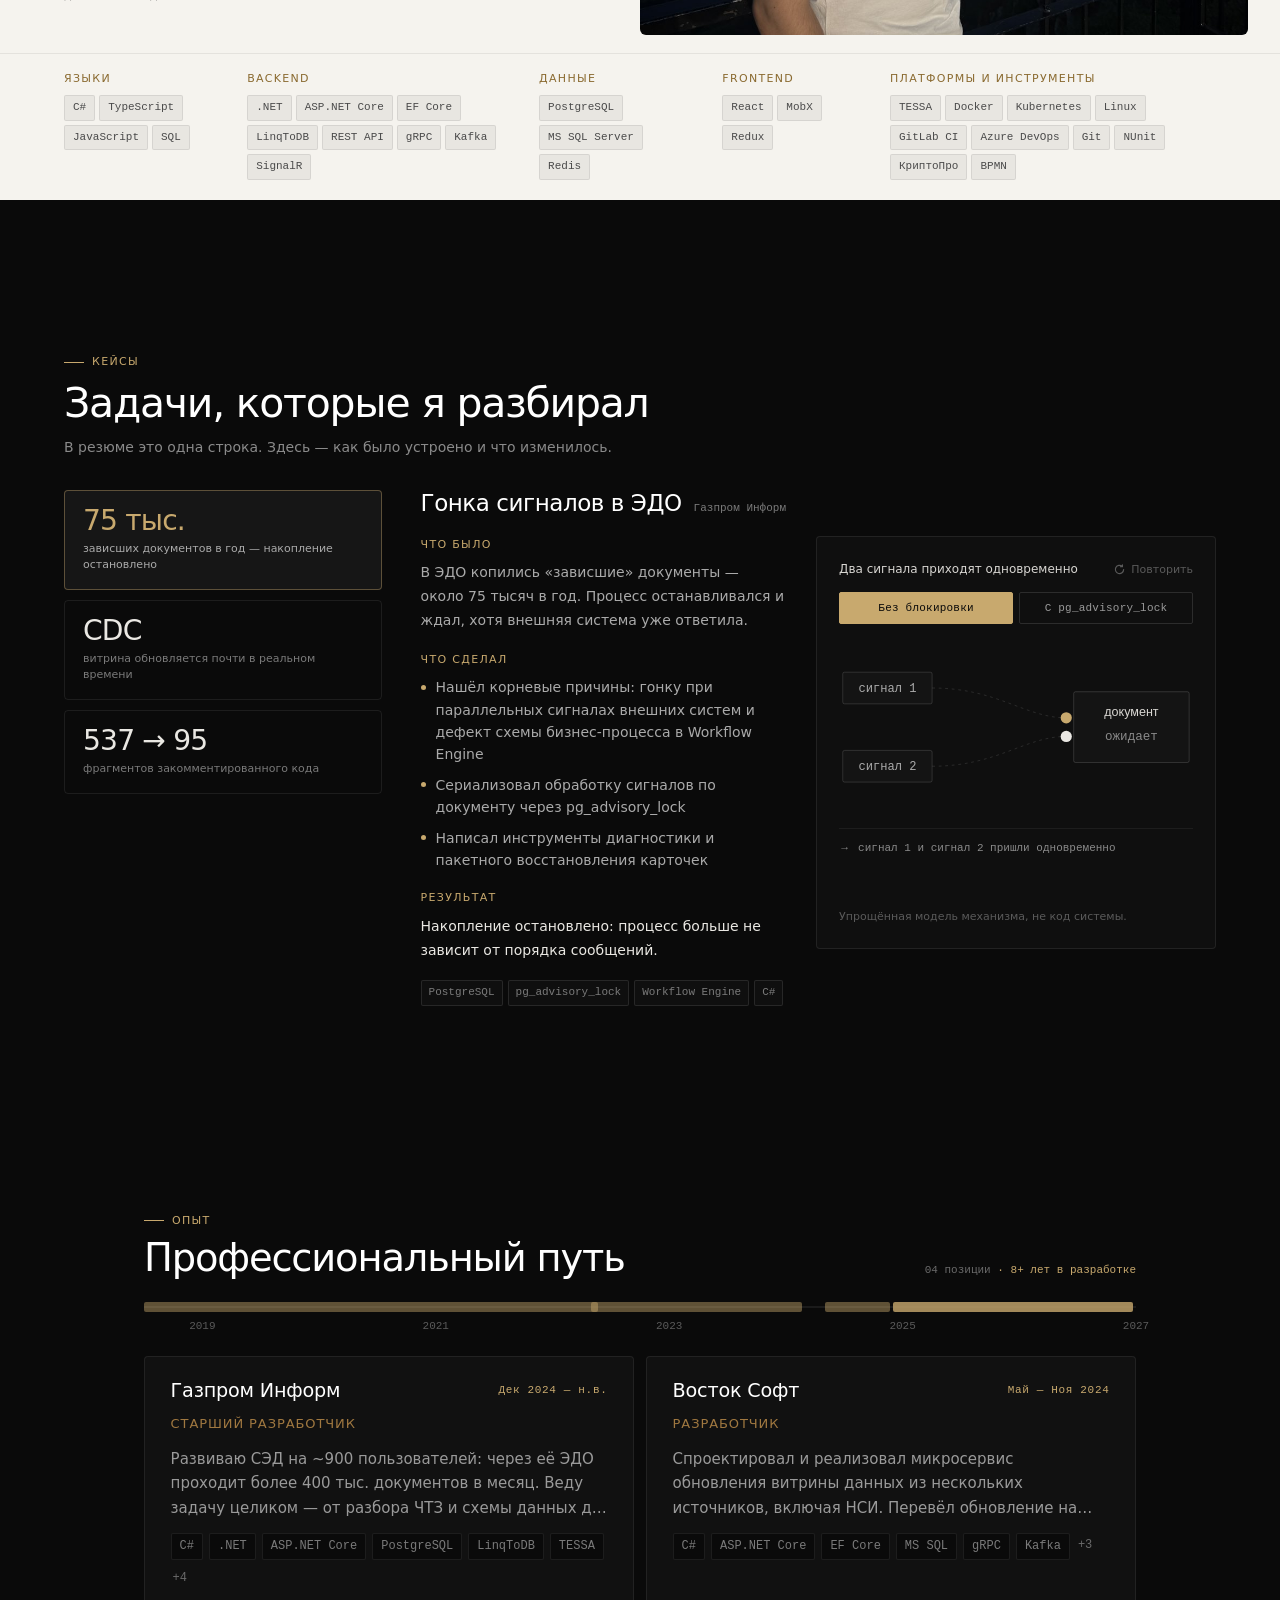
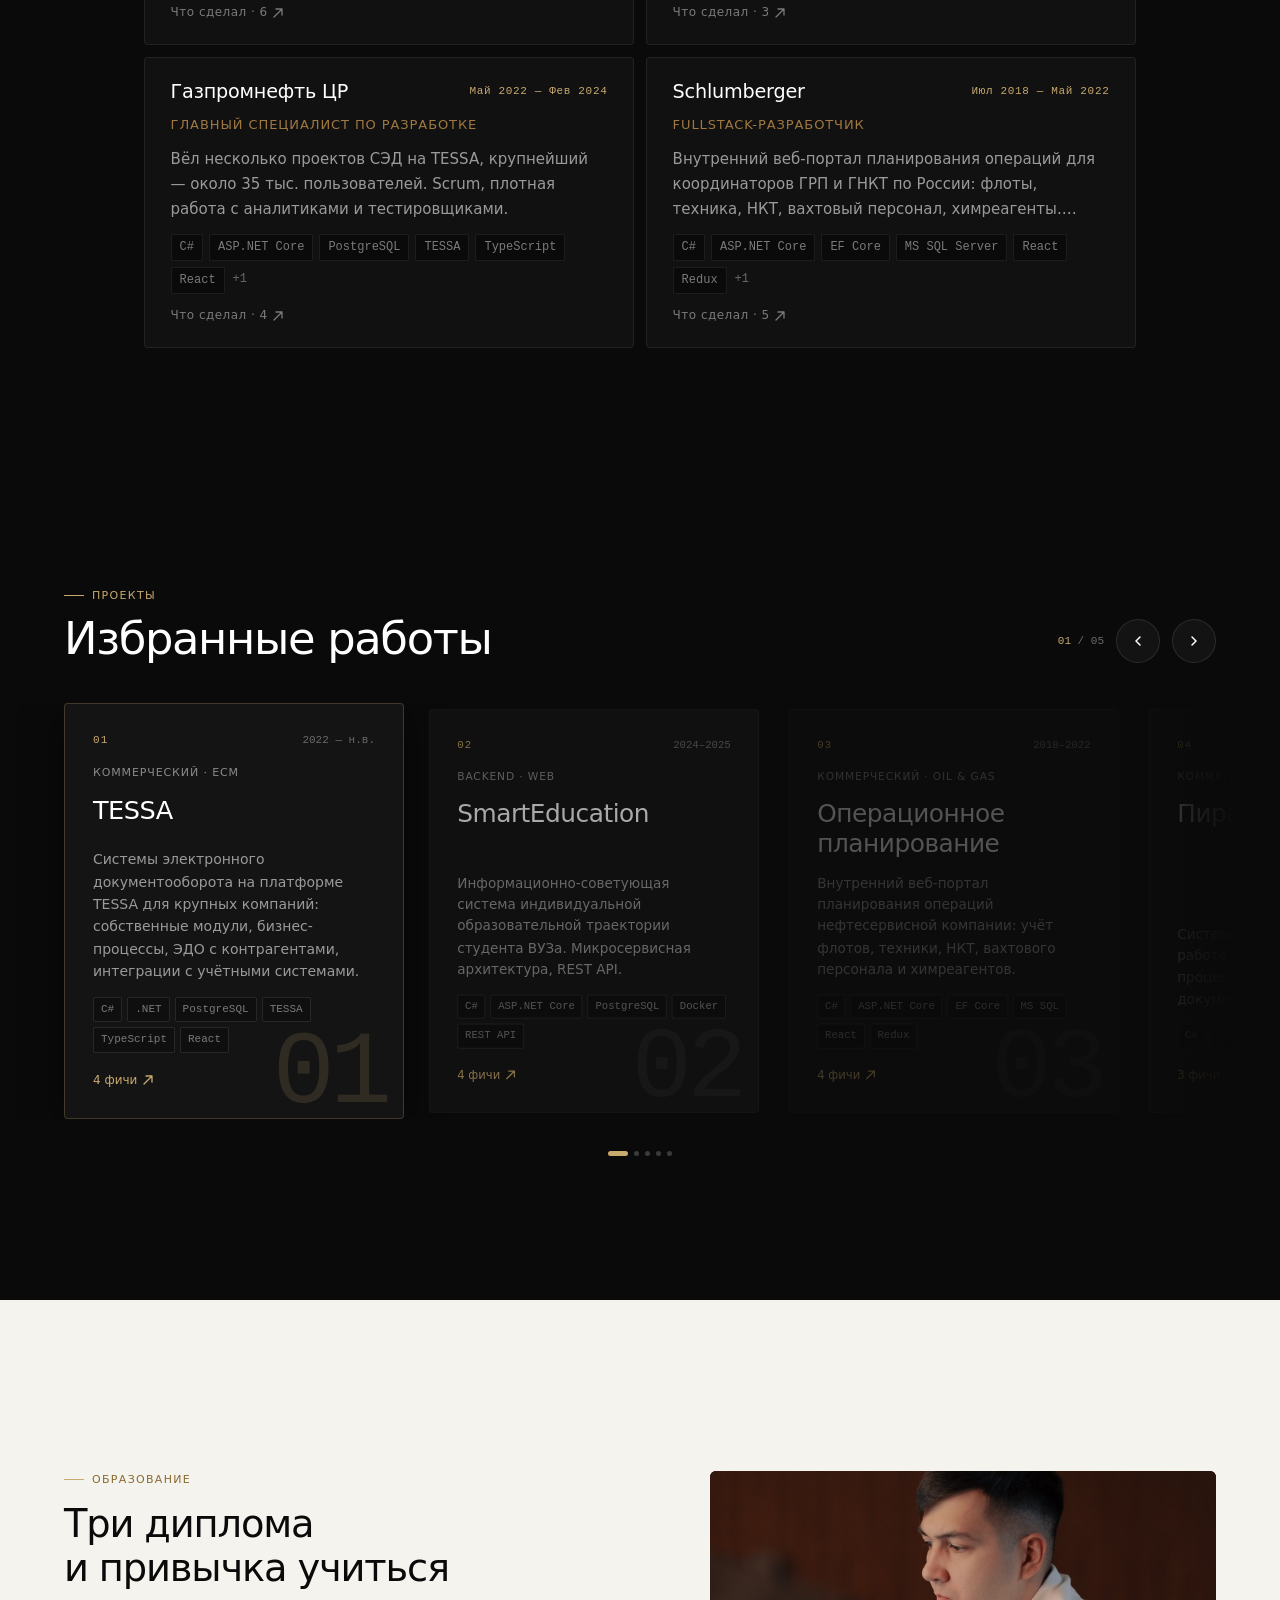
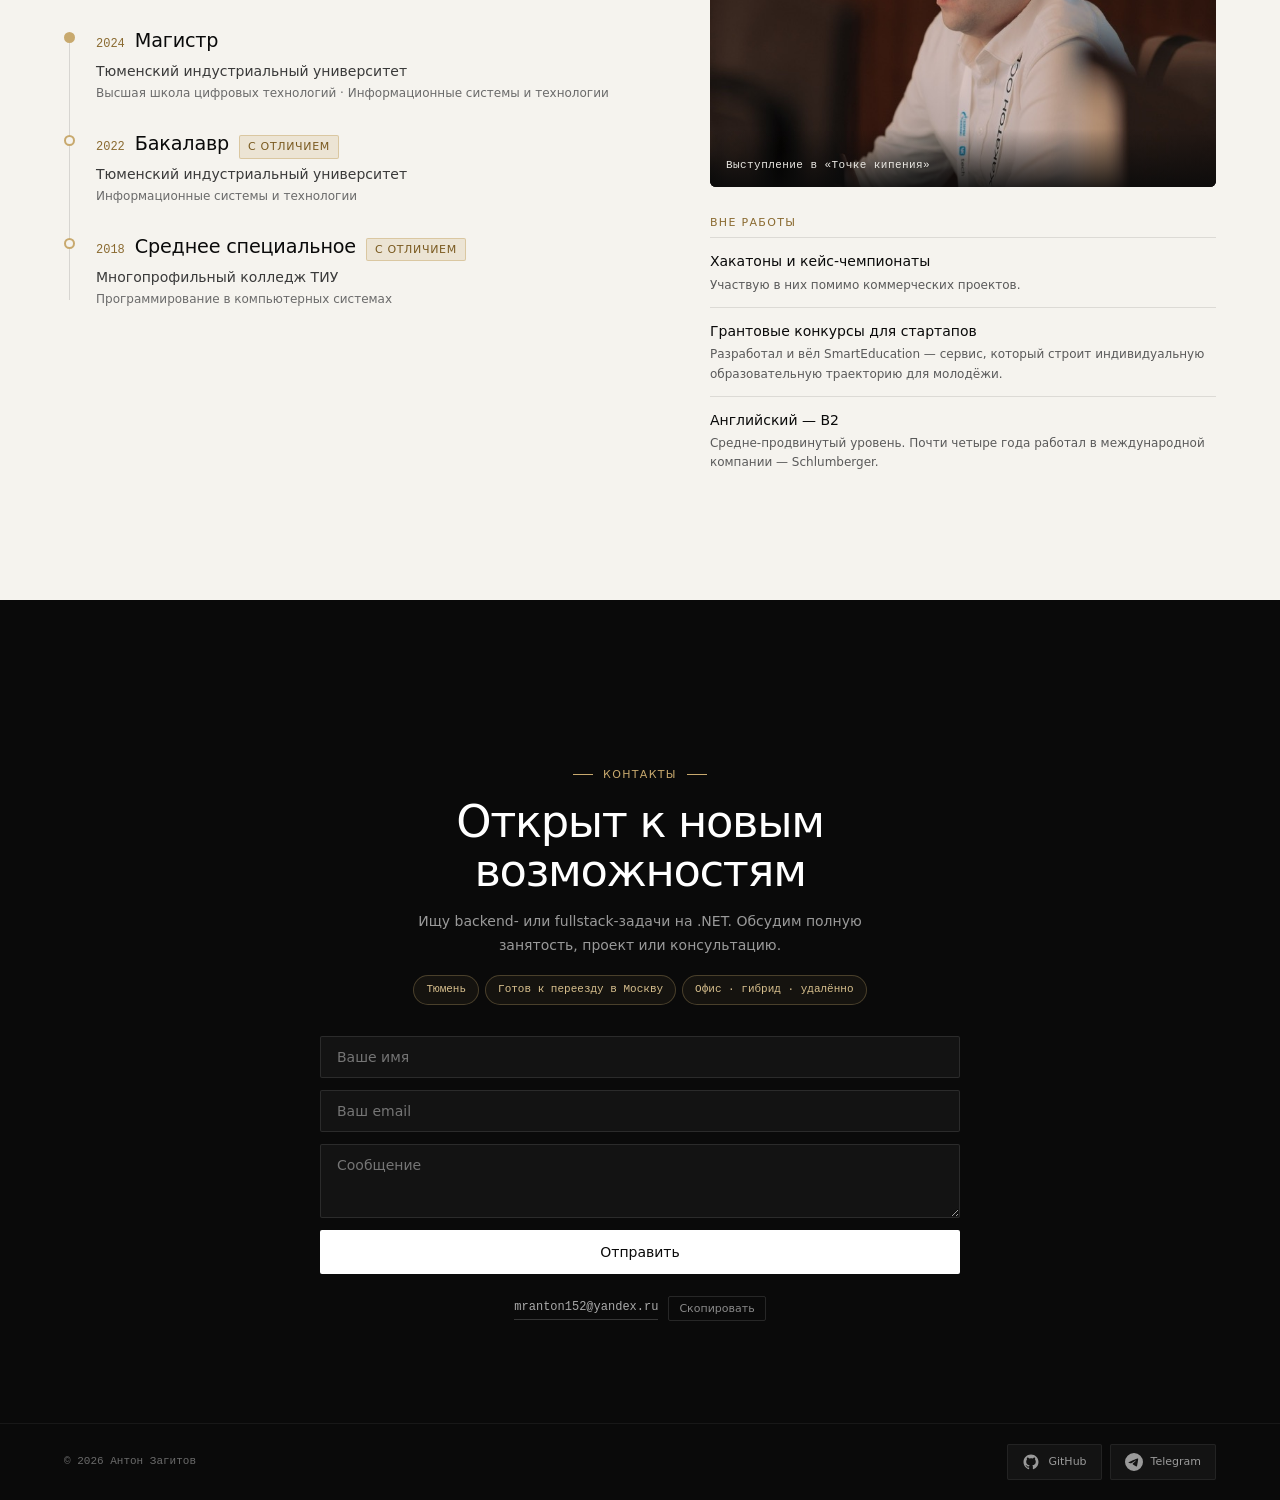
==== commit 1fa03698: "Deploy site: 2026-11-11 12:14 (portfolio c9ac278)" ====
--- a/index.html
+++ b/index.html
@@ -5,26 +5,26 @@
     <meta name="viewport" content="width=device-width, initial-scale=1.0" />
     <meta name="description" content="Senior C# / .NET backend-разработчик из Тюмени, 8+ лет опыта. Документооборот на TESSA, интеграции с 1С и SAP, PostgreSQL, разбор прод-инцидентов." />
     <title>Антон Загитов — Senior C# / .NET Backend-разработчик</title>
-    <link rel="icon" type="image/svg+xml" href="/about/favicon.svg" />
+    <link rel="icon" type="image/svg+xml" href="/favicon.svg" />
     <meta property="og:type" content="website" />
     <meta property="og:locale" content="ru_RU" />
     <meta property="og:title" content="Антон Загитов — Senior C# / .NET Backend-разработчик" />
     <meta property="og:description" content="Senior C# / .NET backend-разработчик из Тюмени, 8+ лет опыта. Документооборот на TESSA, интеграции с 1С и SAP, PostgreSQL, разбор прод-инцидентов." />
-    <meta property="og:image" content="https://mranton152.github.io/about/og-image.jpg" />
-    <meta property="og:url" content="https://mranton152.github.io/about" />
+    <meta property="og:image" content="https://azagitov.root72.ru/og-image.jpg" />
+    <meta property="og:url" content="https://azagitov.root72.ru" />
     <meta name="twitter:card" content="summary_large_image" />
     <meta name="twitter:title" content="Антон Загитов — Senior C# / .NET Backend-разработчик" />
     <meta name="twitter:description" content="Senior C# / .NET backend-разработчик из Тюмени, 8+ лет опыта. Документооборот на TESSA, интеграции с 1С и SAP, PostgreSQL, разбор прод-инцидентов." />
     <meta name="theme-color" content="#0A0A0A" />
     <meta name="color-scheme" content="dark" />
-    <link rel="canonical" href="https://mranton152.github.io/about/" />
+    <link rel="canonical" href="https://azagitov.root72.ru/" />
     <script type="application/ld+json">
       {
         "@context": "https://schema.org",
         "@type": "Person",
         "name": "Антон Загитов",
         "jobTitle": "Senior C# / .NET Backend-разработчик",
-        "url": "https://mranton152.github.io/about/",
+        "url": "https://azagitov.root72.ru/",
         "address": { "@type": "PostalAddress", "addressLocality": "Тюмень", "addressCountry": "RU" },
         "alumniOf": "Тюменский индустриальный университет",
         "knowsAbout": ["C#", ".NET", "ASP.NET Core", "PostgreSQL", "MS SQL Server", "TESSA", "TypeScript", "React"],
@@ -37,8 +37,8 @@
       href="https://fonts.googleapis.com/css2?family=DM+Sans:ital,opsz,wght@0,9..40,300;0,9..40,400;0,9..40,500;0,9..40,700;1,9..40,400&family=JetBrains+Mono:wght@400;500&display=swap"
       rel="stylesheet"
     />
-    <script type="module" crossorigin src="/about/assets/index-ByheL8Ga.js"></script>
-    <link rel="stylesheet" crossorigin href="/about/assets/index-CtiFePCl.css">
+    <script type="module" crossorigin src="/assets/index-DHmgUl_v.js"></script>
+    <link rel="stylesheet" crossorigin href="/assets/index-CtiFePCl.css">
   </head>
   <body>
     <div id="root"></div>
--- a/assets/index-CtiFePCl.css
+++ b/assets/index-CtiFePCl.css
@@ -0,0 +1 @@
+:root{--color-black: #0A0A0A;--color-black-2: #0F0F0F;--color-black-3: #141414;--color-black-4: #1C1C1C;--color-gray-1: #2A2A2A;--color-gray-2: #3A3A3A;--color-gray-3: #4A4A4A;--color-gray-4: #6A6A6A;--color-gray-5: #8A8A8A;--color-gray-6: #AAAAAA;--color-white-3: #D8D6D2;--color-white-2: #EAE8E3;--color-white-1: #F5F3EE;--color-white: #FFFFFF;--color-accent: #C8A96E;--color-accent-dim: #A08650;--color-accent-muted: rgba(200, 169, 110, .15);--bg-primary: var(--color-black);--bg-secondary: var(--color-black-2);--bg-surface: var(--color-black-3);--bg-elevated: var(--color-black-4);--bg-light: var(--color-white-1);--bg-light-elevated: var(--color-white-2);--fg-primary: var(--color-white);--fg-secondary: var(--color-gray-6);--fg-tertiary: var(--color-gray-5);--fg-disabled: var(--color-gray-4);--fg-on-light: var(--color-black);--fg-on-light-2: var(--color-gray-3);--fg-accent: var(--color-accent);--fg-accent-hover: var(--color-accent-dim);--border-subtle: rgba(255, 255, 255, .06);--border-default: rgba(255, 255, 255, .1);--border-strong: rgba(255, 255, 255, .18);--border-light: rgba(0, 0, 0, .08);--border-light-strong:rgba(0, 0, 0, .14);--font-display: "DM Sans", system-ui, sans-serif;--font-body: "DM Sans", system-ui, sans-serif;--font-mono: "JetBrains Mono", "Fira Code", monospace;--weight-light: 300;--weight-regular: 400;--weight-medium: 500;--weight-bold: 700;--text-2xs: clamp(11px, .75vw, 13px);--text-xs: clamp(12px, .9vw, 15px);--text-sm: clamp(14px, 1.05vw, 17px);--text-base: clamp(15px, 1.15vw, 19px);--text-md: clamp(17px, 1.35vw, 22px);--text-lg: clamp(20px, 1.6vw, 26px);--text-xl: clamp(24px, 2vw, 32px);--text-2xl: clamp(30px, 2.6vw, 42px);--text-3xl: clamp(38px, 3.5vw, 54px);--text-4xl: clamp(50px, 5vw, 74px);--text-5xl: clamp(62px, 7vw, 94px);--text-hero: clamp(56px, 9vw, 148px);--leading-none: 1;--leading-tight: 1.05;--leading-snug: 1.2;--leading-normal: 1.4;--leading-relaxed: 1.6;--leading-loose: 1.8;--tracking-tight: -.03em;--tracking-snug: -.02em;--tracking-normal: 0em;--tracking-wide: .04em;--tracking-wider: .08em;--tracking-widest: .12em;--space-1: 4px;--space-2: 8px;--space-3: 12px;--space-4: 16px;--space-5: 20px;--space-6: 24px;--space-7: 28px;--space-8: 32px;--space-10: 40px;--space-12: 48px;--space-14: 56px;--space-16: 64px;--space-20: 80px;--space-24: 96px;--space-30: 120px;--space-40: 160px;--radius-none: 0px;--radius-sm: 2px;--radius-md: 4px;--radius-lg: 8px;--radius-full: 9999px;--shadow-card: 0 1px 0 rgba(255,255,255,.04), 0 4px 32px rgba(0,0,0,.4);--shadow-raised: 0 8px 48px rgba(0,0,0,.5);--shadow-overlay: 0 16px 80px rgba(0,0,0,.6);--shadow-glow: 0 0 40px rgba(200,169,110,.15);--ease-out-expo: cubic-bezier(.16, 1, .3, 1);--ease-in-out: cubic-bezier(.4, 0, .2, 1);--duration-fast: .15s;--duration-base: .25s;--duration-slow: .5s;--duration-enter: .6s;--max-width: 1280px;--section-px: clamp(24px, 5vw, 64px);--section-py: clamp(64px, 10vw, 120px);--nav-height: 72px}*,*:before,*:after{box-sizing:border-box;margin:0;padding:0}html{scroll-behavior:smooth}body{font-family:var(--font-body);font-size:var(--text-base);font-weight:var(--weight-regular);line-height:var(--leading-relaxed);letter-spacing:var(--tracking-normal);color:var(--fg-primary);background:var(--bg-primary);-webkit-font-smoothing:antialiased;text-rendering:optimizeLegibility}h1{font-size:var(--text-3xl);font-weight:var(--weight-light);line-height:var(--leading-snug);letter-spacing:var(--tracking-tight)}h2{font-size:var(--text-2xl);font-weight:var(--weight-regular);line-height:var(--leading-snug);letter-spacing:var(--tracking-snug)}h3{font-size:var(--text-xl);font-weight:var(--weight-medium);line-height:var(--leading-normal);letter-spacing:var(--tracking-normal)}p{font-size:var(--text-base);line-height:var(--leading-relaxed);color:var(--fg-secondary)}code,pre,.mono{font-family:var(--font-mono);font-size:var(--text-sm);line-height:var(--leading-relaxed)}.label{font-size:var(--text-xs);font-weight:var(--weight-medium);letter-spacing:var(--tracking-wider);text-transform:uppercase;color:var(--fg-accent)}button{font-family:var(--font-body);cursor:pointer}a{color:inherit;text-decoration:none}img{display:block;max-width:100%}@keyframes pulseBar{0%,to{opacity:.35;transform:scaleY(1)}50%{opacity:1;transform:scaleY(1.4)}}@keyframes caretBlink{0%,to{border-right-color:#c8a96e}50%{border-right-color:transparent}}@keyframes fadeIn{0%{opacity:0}to{opacity:1}}@keyframes modalIn{0%{opacity:0;transform:scale(.95) translateY(8px)}to{opacity:1;transform:scale(1) translateY(0)}}:focus-visible{outline:2px solid #C8A96E;outline-offset:3px;border-radius:2px}@media(prefers-reduced-motion:reduce){*,*:before,*:after{animation-duration:.01ms!important;animation-iteration-count:1!important;transition-duration:.01ms!important;scroll-behavior:auto!important}}html,body{overflow-x:hidden}html{-webkit-text-size-adjust:100%}[data-section]{display:flex;min-height:100vh;min-height:100svh}[data-section]>section{width:100%;min-height:inherit}@media(min-width:1024px)and (min-height:720px)and (hover:hover){html{scroll-snap-type:y proximity}[data-section]{scroll-snap-align:start}}::selection{background:#c8a96e59;color:#fff}.about-grid{display:grid;grid-template-columns:minmax(0,1fr) minmax(0,1fr)}.about-photo{position:relative;min-height:320px}.about-photo img{position:absolute;top:0;right:0;bottom:0;left:0;width:100%;height:100%;object-fit:cover}.skills-grid{display:grid;grid-template-columns:1fr 1.7fr 1fr .9fr 2.1fr;gap:16px 28px}.cases-grid{display:grid;grid-template-columns:minmax(240px,.8fr) minmax(0,2fr);gap:clamp(20px,3vw,44px);align-items:start}.cases-tabs{display:flex;flex-direction:column;gap:10px}.case-body{display:grid;grid-template-columns:minmax(0,1fr) minmax(0,1.1fr);gap:clamp(20px,2.5vw,36px);align-items:start}.exp-grid{display:grid;grid-template-columns:1fr 1fr;gap:12px}.edu-grid{display:grid;grid-template-columns:minmax(0,1.15fr) minmax(0,1fr);gap:clamp(28px,5vw,72px);align-items:start}.hero-stats{display:flex;gap:clamp(20px,3vw,40px);flex-wrap:wrap}@media(max-width:1180px){.skills-grid{grid-template-columns:repeat(3,minmax(0,1fr))}.case-body{grid-template-columns:1fr}}@media(max-width:860px){.about-grid{grid-template-columns:1fr}.about-photo{order:-1;min-height:0;height:min(78vw,46vh);margin:0 clamp(16px,5vw,64px)}.skills-grid{grid-template-columns:repeat(2,minmax(0,1fr))}.cases-grid{grid-template-columns:1fr}.cases-tabs{flex-direction:row;overflow-x:auto;scroll-snap-type:x proximity;margin:0 calc(-1 * var(--section-px));padding:2px var(--section-px) 6px;scrollbar-width:none}.cases-tabs::-webkit-scrollbar{display:none}.cases-tabs>*{flex:0 0 min(72vw,280px);scroll-snap-align:center}.exp-grid,.edu-grid{grid-template-columns:1fr}}@media(max-width:520px){.skills-grid{grid-template-columns:1fr}}@media(max-height:760px),(max-width:767px){.hide-short{display:none!important}}@keyframes statusPulse{0%{box-shadow:0 0 #c8a96e8c}70%{box-shadow:0 0 0 8px #c8a96e00}to{box-shadow:0 0 #c8a96e00}}@keyframes flowDrop{0%{top:-3px;opacity:0}15%{opacity:1}85%{opacity:1}to{top:calc(100% - 4px);opacity:0}}@keyframes logIn{0%{opacity:0;transform:translateY(4px)}to{opacity:1;transform:translateY(0)}}@media(max-width:860px){.about-photo-frame{top:0!important;right:0!important;bottom:0!important;left:0!important}}
